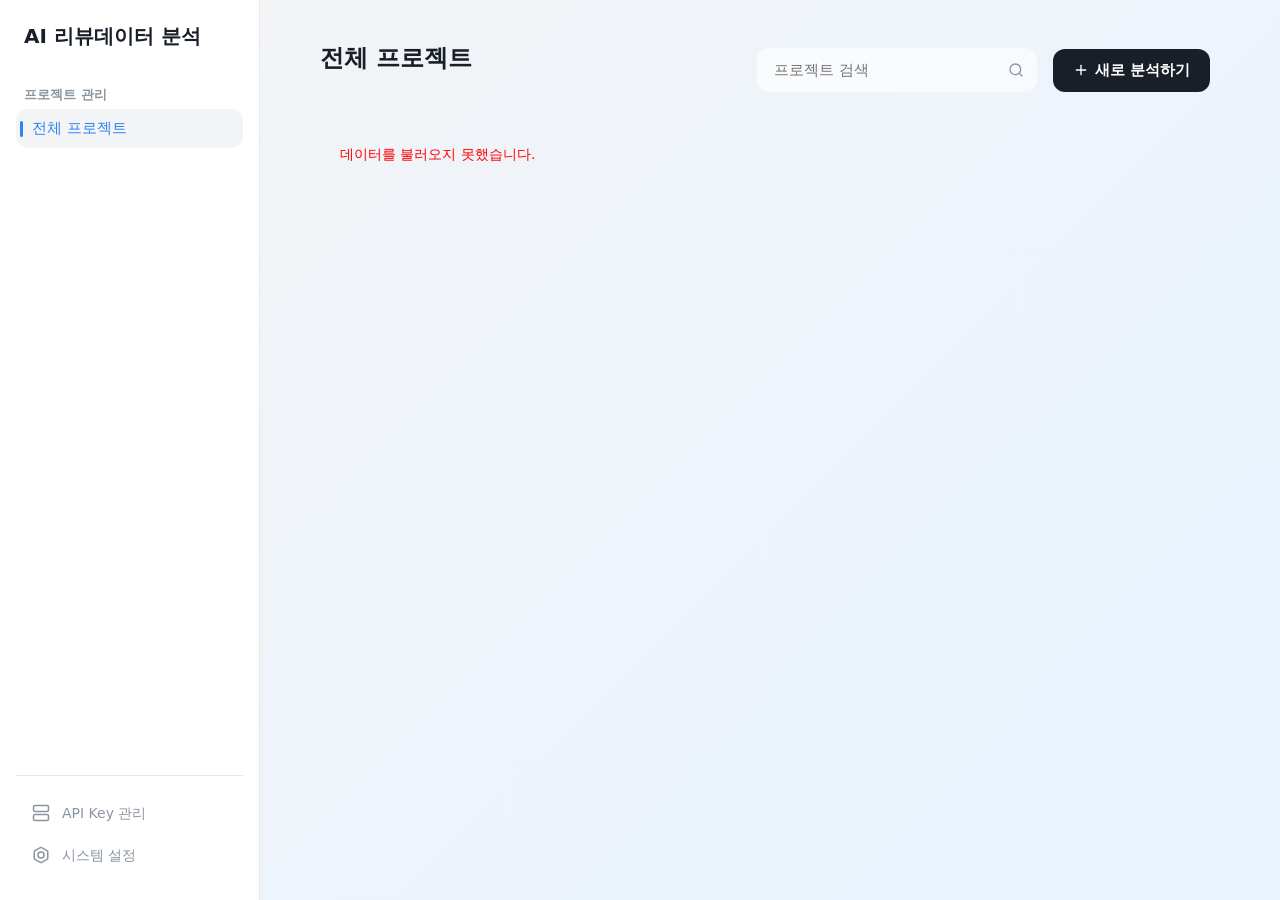
==== static/index.html @ 86db5e2f "chore: 리뷰 분석 도구 버전 관리 시작 Co-Authored-By: Claude Opus 5 <noreply@anthropic.com>" ====
<!DOCTYPE html>
<html lang="ko">
<head>
  <meta charset="UTF-8">
  <meta name="viewport" content="width=device-width, initial-scale=1.0">
  <title>AI 리뷰데이터 분석</title>
  <script>
    if (new URLSearchParams(window.location.search).get('embedded') === 'studio') {
      document.documentElement.classList.add('studio-embedded');
    }
  </script>
  <style>
    :root {
      /* Toss Light Theme Tokens */
      --color-bg-app: #F2F4F6;
      --color-bg-surface: #FFFFFF;
      --color-bg-card-img: #1A1C23; /* Dark area for project preview */
      --color-text-title: #191F28;
      --color-text-body: #333D4B;
      --color-text-sub: #8B95A1;
      --color-primary: #3182F6; /* Toss Blue */
      --color-primary-hover: #1B64DA;
      --color-border: #E5E8EB;
      --color-nav-active: #F2F4F6;
      --color-nav-hover: #FAFAFA;
      
      --radius-sm: 8px;
      --radius-md: 12px;
      --radius-lg: 16px;
      --radius-xl: 24px;
      --studio-sidebar-width: 260px;
      
      --shadow-sm: 0 2px 10px rgba(0, 0, 0, 0.04);
      --shadow-md: 0 4px 20px rgba(0, 0, 0, 0.06);
      
      --font-family: 'Pretendard Variable', 'Pretendard', -apple-system, BlinkMacSystemFont, system-ui, Roboto, 'Helvetica Neue', 'Segoe UI', 'Apple SD Gothic Neo', 'Noto Sans KR', 'Malgun Gothic', sans-serif;
    }

    * { margin: 0; padding: 0; box-sizing: border-box; }
    html.studio-embedded {
      height: 100%;
      overflow: hidden;
      background: #F2F2F4;
    }
    html.studio-embedded body {
      position: relative;
      border-radius: 16px;
      overflow: hidden;
    }
    body {
      font-family: var(--font-family);
      font-size: 14px;
      line-height: 1.5;
      background-color: var(--color-bg-app);
      color: var(--color-text-body);
      display: flex;
      height: 100vh;
      overflow: hidden;
      -webkit-font-smoothing: antialiased;
      -moz-osx-font-smoothing: grayscale;
    }

    /* Sidebar */
    .sidebar {
      width: var(--studio-sidebar-width);
      min-width: var(--studio-sidebar-width);
      max-width: var(--studio-sidebar-width);
      flex: 0 0 var(--studio-sidebar-width);
      background-color: var(--color-bg-surface);
      border-right: 1px solid var(--color-border);
      display: flex;
      flex-direction: column;
      padding: 24px 16px;
      z-index: 10;
    }
    
    .sidebar-brand {
      display: flex;
      align-items: center;
      gap: 8px;
      font-size: 20px;
      font-weight: 700;
      line-height: 1.2;
      color: var(--color-text-title);
      margin-bottom: 40px;
      padding: 0 8px;
      cursor: pointer;
    }
    
    .nav-group {
      margin-bottom: 24px;
    }
    .nav-label {
      font-size: 13px;
      font-weight: 600;
      line-height: 1;
      color: var(--color-text-sub);
      margin-bottom: 8px;
      padding: 0 8px;
    }
    
    .nav-item {
      display: flex;
      align-items: center;
      padding: 12px 16px;
      border-radius: var(--radius-md);
      color: var(--color-text-title);
      font-size: 15px;
      font-weight: 500;
      line-height: 1;
      cursor: pointer;
      transition: background-color 0.2s ease, color 0.2s ease;
      text-decoration: none;
      margin-bottom: 4px;
      position: relative;
    }
    
    .nav-item:hover { background-color: var(--color-nav-hover); }
    .nav-item.active {
      background-color: var(--color-nav-active);
      color: var(--color-primary);
      /* font-weight 변경 없음 → 레이아웃 시프트 방지 */
    }
    .nav-item.active::before {
      content: '';
      position: absolute;
      left: 4px;
      top: 50%;
      transform: translateY(-50%);
      width: 3px;
      height: 16px;
      background-color: var(--color-primary);
      border-radius: 2px;
    }

    /* Main Content */
    .main {
      flex: 1;
      display: flex;
      flex-direction: column;
      padding: 40px 60px;
      overflow-y: auto;
      scrollbar-gutter: stable;  /* 스크롤바 공간 항상 확보 */
      background: linear-gradient(135deg, #F2F4F6 0%, #E8F3FF 100%);
    }

    .header {
      display: flex;
      justify-content: space-between;
      align-items: flex-end;
      margin-bottom: 32px;
    }
    
    .header h1 {
      font-size: 24px;
      font-weight: 700;
      color: var(--color-text-title);
      margin-bottom: 16px;
    }
    
    .header-controls {
      display: flex;
      align-items: center;
      gap: 16px;
    }
    
    .search-input {
      font-family: var(--font-family);
      background-color: rgba(255, 255, 255, 0.6);
      border: 1px solid transparent;
      padding: 12px 40px 12px 16px;
      border-radius: var(--radius-md);
      font-size: 15px;
      width: 280px;
      color: var(--color-text-title);
      outline: none;
      transition: all 0.2s;
      background-image: url('data:image/svg+xml;utf8,<svg xmlns="http://www.w3.org/2000/svg" width="16" height="16" viewBox="0 0 24 24" fill="none" stroke="%238B95A1" stroke-width="2" stroke-linecap="round" stroke-linejoin="round"><circle cx="11" cy="11" r="8"></circle><line x1="21" y1="21" x2="16.65" y2="16.65"></line></svg>');
      background-repeat: no-repeat;
      background-position: calc(100% - 12px) center;
    }
    .search-input:focus {
      background-color: #FFFFFF;
      border-color: var(--color-primary);
      box-shadow: var(--shadow-sm);
    }
    
    .btn-primary {
  font-family: inherit;
      background-color: var(--color-text-title);
      color: #FFFFFF;
      border: none;
      padding: 12px 20px;
      border-radius: var(--radius-md);
      font-size: 15px;
      font-weight: 600;
      cursor: pointer;
      display: inline-flex;
      align-items: center;
      gap: 6px;
      transition: transform 0.1s, background-color 0.2s;
    }
    .btn-primary:hover { background-color: #000000; }
    .btn-primary:active { transform: scale(0.96); }

    /* Project Grid */
    .project-grid {
      display: grid;
      grid-template-columns: repeat(auto-fill, minmax(280px, 1fr));
      gap: 24px;
    }

    .project-card {
      background-color: var(--color-bg-surface);
      border-radius: var(--radius-xl);
      padding: 16px;
      box-shadow: var(--shadow-md);
      cursor: pointer;
      transition: transform 0.2s ease, box-shadow 0.2s ease;
      text-decoration: none;
      display: flex;
      flex-direction: column;
    }
    
    .project-card:hover {
      transform: translateY(-4px);
      box-shadow: 0 8px 30px rgba(0, 0, 0, 0.08);
    }
    
    .card-preview {
      background-color: var(--color-bg-card-img);
      border-radius: var(--radius-lg);
      height: 160px;
      margin-bottom: 20px;
      display: flex;
      align-items: center;
      justify-content: center;
      overflow: hidden;
      position: relative;
    }
    
    .card-preview img {
      width: 100%;
      height: 100%;
      object-fit: cover;
      opacity: 0.9;
    }
    
    .card-title {
      font-size: 18px;
      font-weight: 700;
      color: var(--color-text-title);
      margin-bottom: 6px;
      padding: 0 4px;
    }
    
    .card-meta {
      font-size: 13px;
      color: var(--color-text-sub);
      padding: 0 4px;
    }

    /* Bottom Nav */
    .sidebar-bottom {
      margin-top: auto;
      border-top: 1px solid var(--color-border);
      padding-top: 16px;
    }
    
    .bottom-item {
      display: flex;
      align-items: center;
      gap: 12px;
      padding: 12px 16px;
      font-size: 14px;
      line-height: 1;
      color: var(--color-text-sub);
      cursor: pointer;
      border-radius: var(--radius-md);
      transition: background-color 0.2s;
    }
    .bottom-item:hover { background-color: var(--color-nav-hover); color: var(--color-text-title); }

    .bottom-item { width:100%; border:0; background:transparent; text-align:left; font-family:inherit; }
    .main { scrollbar-width:thin; scrollbar-color:#c7ccd5 transparent; }
    .main::-webkit-scrollbar { width:10px; }
    .main::-webkit-scrollbar-track { background:transparent; margin:10px 3px; }
    .main::-webkit-scrollbar-thumb { background:#c7ccd5; border:3px solid transparent; background-clip:padding-box; border-radius:999px; }
    .main::-webkit-scrollbar-thumb:hover { background:#9ca5b3; border:3px solid transparent; background-clip:padding-box; }
    .studio-modal-backdrop { position:fixed; inset:0; z-index:10; display:none; align-items:center; justify-content:center; padding:20px; background:rgba(20,27,38,.34); }
    .studio-modal-backdrop.open { display:flex; }
    .studio-modal { width:min(440px,100%); background:#fff; border:1px solid var(--color-border); border-radius:16px; box-shadow:0 20px 60px rgba(20,27,38,.22); padding:22px; color:var(--color-text-title); }
    .studio-modal h2 { margin:0 0 8px; font-size:18px; }
    .studio-modal p { margin:0 0 18px; color:var(--color-text-sub); font-size:13px; line-height:1.55; }
    .studio-field { display:grid; gap:7px; margin:16px 0; font-size:13px; font-weight:600; }
    .studio-field input { width:100%; border:1px solid #d8dde5; border-radius:8px; padding:11px 12px; font:inherit; outline:none; }
    .studio-field input:focus { border-color:var(--color-primary); box-shadow:0 0 0 3px rgba(49,130,246,.12); }
    .studio-status { min-height:20px; color:var(--color-text-sub); font-size:12px; }
    .studio-modal-actions { display:flex; justify-content:flex-end; gap:8px; margin-top:18px; }
    .studio-modal button { border:0; border-radius:8px; padding:10px 13px; font:inherit; font-size:13px; font-weight:600; cursor:pointer; }
    .studio-modal .secondary { background:#f1f3f6; color:#344054; }
    .studio-modal .primary { background:var(--color-text-title); color:#fff; }
    .studio-modal .danger { margin-right:auto; background:transparent; color:#d92d20; }
  </style>
  <style>
    /* 프로젝트 홈 — 우클릭 삭제. 이 도구는 폴더를 쓰지 않는다. */
    .project-card { position: relative; }

    .home-context-menu {
      position: fixed; z-index: 150; width: 172px; padding: 5px;
      border: 1px solid #dce1e8; border-radius: 11px; background: rgba(255,255,255,.97);
      box-shadow: 0 18px 48px rgba(25,31,40,.18); transform-origin: top left;
    }
    .home-context-menu button {
      width: 100%; height: 36px; padding: 0 11px; border: 0; border-radius: 7px;
      background: transparent; color: #b33b35; font: 500 12px inherit; text-align: left; cursor: pointer;
    }
    .home-context-menu button:hover { background: #fff0ef; }

    .home-delete-backdrop {
      position: fixed; inset: 0; z-index: 130; display: grid; place-items: center; padding: 24px;
      background: rgba(24,33,48,.28); backdrop-filter: blur(8px);
    }
    .home-delete-dialog { width: min(430px, 100%); padding: 25px; border-radius: 18px; background: #fff; box-shadow: 0 26px 80px rgba(22,28,38,.24); }
    .home-delete-dialog h2 { margin: 0; color: #191f28; font-size: 18px; }
    .home-delete-dialog p { margin: 13px 0 0; color: #6b7684; font-size: 13px; line-height: 1.6; }
    .home-delete-status { min-height: 18px; margin: 10px 0 14px; color: #b33b35; font-size: 12px; }
    .home-delete-dialog footer { display: flex; justify-content: flex-end; gap: 8px; }
    .home-delete-dialog footer button { height: 36px; padding: 0 15px; border: 1px solid #d8dde4; border-radius: 9px; background: #fff; color: #4d5868; font: 500 12px inherit; cursor: pointer; }
    .home-delete-dialog footer .is-danger { border-color: #b43d37; background: #b43d37; color: #fff; }
    .home-delete-dialog footer button[disabled] { opacity: .6; cursor: default; }
  </style>
</head>
<body>

  <!-- Sidebar -->
  <aside class="sidebar">
    <div class="sidebar-brand">
      AI 리뷰데이터 분석
    </div>

    <div class="nav-group">
      <div class="nav-label">프로젝트 관리</div>
      <a href="#" class="nav-item active">전체 프로젝트</a>
    </div>

    <div class="sidebar-bottom">
      <button type="button" class="bottom-item" onclick="openApiKeyModal()">
        <svg width="18" height="18" viewBox="0 0 24 24" fill="none" stroke="currentColor" stroke-width="2"><rect x="2" y="2" width="20" height="8" rx="2" ry="2"></rect><rect x="2" y="14" width="20" height="8" rx="2" ry="2"></rect><line x1="6" y1="6" x2="6.01" y2="6"></line><line x1="6" y1="18" x2="6.01" y2="18"></line></svg>
        API Key 관리
      </button>
      <button type="button" class="bottom-item" onclick="openSystemSettings()">
        <svg width="18" height="18" viewBox="0 0 24 24" fill="none" stroke="currentColor" stroke-width="2"><path d="M21 16V8a2 2 0 0 0-1-1.73l-7-4a2 2 0 0 0-2 0l-7 4A2 2 0 0 0 3 8v8a2 2 0 0 0 1 1.73l7 4a2 2 0 0 0 2 0l7-4A2 2 0 0 0 21 16z"></path><circle cx="12" cy="12" r="4"></circle></svg>
        시스템 설정
      </button>
    </div>
  </aside>

  <!-- Main Content -->
  <main class="main">
    <div class="header">
      <div>
        <h1>전체 프로젝트</h1>
      </div>
      <div class="header-controls">
        <input type="text" class="search-input" placeholder="프로젝트 검색" id="searchInput">
        <!-- Dashboard 페이지로 이동하면서 새로운 분석 모달을 열도록 파라미터 전달 -->
        <button class="btn-primary" onclick="openNewAnalysisFromHome()">
          <svg width="16" height="16" viewBox="0 0 24 24" fill="none" stroke="currentColor" stroke-width="2" stroke-linecap="round" stroke-linejoin="round"><line x1="12" y1="5" x2="12" y2="19"></line><line x1="5" y1="12" x2="19" y2="12"></line></svg>
          새로 분석하기
        </button>
      </div>
    </div>

    <div class="project-grid" id="projectGrid">
      <!-- JS로 동적 생성됨 -->
    </div>
  </main>

  <script>
    function dashboardUrlFromHome(parameters) {
      const query = new URLSearchParams(window.location.search);
      Object.entries(parameters).forEach(([key, value]) => query.set(key, String(value)));
      return `/dashboard?${query.toString()}`;
    }

    function openNewAnalysisFromHome() {
      window.location.href = dashboardUrlFromHome({ new: 'true' });
    }

    /* ── 프로젝트 홈 ──────────────────────────────────────────────
       이 도구는 폴더를 쓰지 않는다. 목록과 삭제만 다룬다.
       우클릭 메뉴·삭제 확인·휴지통 규칙은
       게임기획 스튜디오/SHARED_PRODUCT_UI_GUIDELINE.md를 따른다. */
    let homeGames = [];
    let homeQuery = '';
    let homeMenuId = null;
    let homeMenuAt = { x: 0, y: 0 };
    let homeDeletingId = null;

    const homeGameOf = (id) => homeGames.find((game) => String(game.app_id) === String(id));

    function homeCard(game) {
      const card = document.createElement('a');
      card.className = 'project-card';
      card.href = dashboardUrlFromHome({ app_id: game.app_id });
      card.draggable = false;

      const preview = document.createElement('div');
      preview.className = 'card-preview';
      if (game.header_image) {
        const image = document.createElement('img');
        image.src = game.header_image;
        image.alt = '';
        image.onerror = function () { this.style.display = 'none'; };
        preview.appendChild(image);
      }
      const title = document.createElement('div');
      title.className = 'card-title';
      title.textContent = game.name;
      const meta = document.createElement('div');
      meta.className = 'card-meta';
      meta.textContent = 'App ID: ' + game.app_id;
      card.appendChild(preview);
      card.appendChild(title);
      card.appendChild(meta);

      // WebView2는 기본 컨텍스트 메뉴를 끄기 때문에 두 경로 모두에서 연다.
      card.addEventListener('contextmenu', (event) => {
        event.preventDefault();
        openHomeMenu(String(game.app_id), event.clientX, event.clientY);
      });
      card.addEventListener('pointerdown', (event) => {
        if (event.button !== 2) return;
        event.preventDefault();
        event.stopPropagation();
        openHomeMenu(String(game.app_id), event.clientX, event.clientY);
      });
      return card;
    }

    function renderHome() {
      const grid = document.getElementById('projectGrid');
      grid.innerHTML = '';
      const visible = homeGames.filter((game) => !homeQuery || String(game.name).toLowerCase().includes(homeQuery));
      if (visible.length === 0) {
        const empty = document.createElement('div');
        empty.style.cssText = 'color:var(--color-text-sub); padding:20px;';
        empty.textContent = homeQuery ? '검색 결과가 없습니다.' : '진행 중인 프로젝트가 없습니다.';
        grid.appendChild(empty);
      } else {
        visible.forEach((game) => grid.appendChild(homeCard(game)));
      }
      renderHomeMenu();
      renderHomeDeleteDialog();
    }

    /* ── 우클릭 메뉴 ────────────────────────────────────────────── */

    function openHomeMenu(id, x, y) {
      homeMenuId = id;
      homeMenuAt = { x, y };
      renderHomeMenu();
    }

    function closeHomeMenu() {
      if (homeMenuId === null) return;
      homeMenuId = null;
      renderHomeMenu();
    }

    function renderHomeMenu() {
      const existing = document.getElementById('homeContextMenu');
      if (existing) existing.remove();
      if (homeMenuId === null) return;

      const menu = document.createElement('div');
      menu.id = 'homeContextMenu';
      menu.className = 'home-context-menu';
      menu.style.left = homeMenuAt.x + 'px';
      menu.style.top = homeMenuAt.y + 'px';
      menu.addEventListener('pointerdown', (event) => event.stopPropagation());

      const remove = document.createElement('button');
      remove.type = 'button';
      remove.textContent = '프로젝트 삭제';
      remove.addEventListener('click', () => {
        homeDeletingId = homeMenuId;
        homeMenuId = null;
        renderHomeMenu();
        renderHomeDeleteDialog();
      });
      menu.appendChild(remove);
      document.body.appendChild(menu);

      // 메뉴를 연 그 이벤트가 곧바로 닫지 않도록 다음 차례에 등록한다.
      window.setTimeout(() => {
        if (homeMenuId === null) return;
        window.addEventListener('pointerdown', closeHomeMenu, { once: true });
      }, 0);
    }

    /* ── 삭제 ───────────────────────────────────────────────────── */

    function renderHomeDeleteDialog() {
      const existing = document.getElementById('homeDeleteBackdrop');
      if (existing) existing.remove();
      if (homeDeletingId === null) return;
      const game = homeGameOf(homeDeletingId);

      const backdrop = document.createElement('div');
      backdrop.id = 'homeDeleteBackdrop';
      backdrop.className = 'home-delete-backdrop';
      const dialog = document.createElement('section');
      dialog.className = 'home-delete-dialog';
      dialog.setAttribute('role', 'alertdialog');
      dialog.setAttribute('aria-modal', 'true');

      const heading = document.createElement('h2');
      heading.textContent = '‘' + (game ? game.name : homeDeletingId) + '’ 프로젝트를 삭제할까요?';
      const note = document.createElement('p');
      note.textContent = '프로젝트 폴더는 AI 리뷰데이터 분석 휴지통으로 옮겨지므로 직접 복구할 수 있습니다.';
      const status = document.createElement('div');
      status.className = 'home-delete-status';

      const footer = document.createElement('footer');
      const cancel = document.createElement('button');
      cancel.type = 'button';
      cancel.textContent = '취소';
      cancel.addEventListener('click', () => { homeDeletingId = null; renderHomeDeleteDialog(); });
      const confirm = document.createElement('button');
      confirm.type = 'button';
      confirm.className = 'is-danger';
      confirm.textContent = '삭제';
      confirm.addEventListener('click', async () => {
        confirm.disabled = true;
        status.textContent = '삭제하는 중입니다...';
        const id = homeDeletingId;
        let response;
        // 서버가 꺼져 있으면 여기서 예외가 난다. 감싸지 않으면 삭제가 아무 표시 없이 사라진다.
        try { response = await fetch('/api/games/' + encodeURIComponent(id), { method: 'DELETE' }); }
        catch (e) { status.textContent = '분석 서버에 연결하지 못해 삭제하지 못했습니다.'; confirm.disabled = false; return; }
        if (!response.ok) {
          const value = await response.json().catch(() => ({}));
          status.textContent = value.detail || '프로젝트를 삭제하지 못했습니다.';
          confirm.disabled = false;
          return;
        }
        homeGames = homeGames.filter((game) => String(game.app_id) !== String(id));
        homeDeletingId = null;
        renderHome();
      });
      footer.appendChild(cancel);
      footer.appendChild(confirm);

      dialog.appendChild(heading);
      dialog.appendChild(note);
      dialog.appendChild(status);
      dialog.appendChild(footer);
      backdrop.appendChild(dialog);
      document.body.appendChild(backdrop);
    }

    /* ── 마우스 사이드 버튼 ─────────────────────────────────────── */

    // 뒤로는 열려 있는 겹침 화면을 먼저 닫는다. 닫을 것이 없으면 브라우저 기본 이동에 맡긴다.
    window.addEventListener('mouseup', (event) => {
      if (event.button !== 3) return;
      if (homeMenuId !== null) { event.preventDefault(); closeHomeMenu(); return; }
      if (homeDeletingId !== null) { event.preventDefault(); homeDeletingId = null; renderHomeDeleteDialog(); }
    });

    /* ── 불러오기 ───────────────────────────────────────────────── */

    async function loadGames() {
      const grid = document.getElementById('projectGrid');
      grid.innerHTML = '<div style="color:var(--color-text-sub); padding:20px;">프로젝트를 불러오는 중입니다...</div>';
      try {
        const response = await fetch('/api/games');
        if (!response.ok) throw new Error('목록을 불러오지 못했습니다.');
        const data = await response.json();
        homeGames = data.games || [];
        renderHome();
      } catch (e) {
        grid.innerHTML = '<div style="color:red; padding:20px;">데이터를 불러오지 못했습니다.</div>';
      }
    }

    document.getElementById('searchInput').addEventListener('input', function (event) {
      homeQuery = event.target.value.toLowerCase();
      renderHome();
    });

    document.addEventListener('DOMContentLoaded', loadGames);
    const STUDIO_TOOL_CHANNEL = 'gds:tool';
    const STUDIO_EMBEDDED = new URLSearchParams(window.location.search).get('embedded') === 'studio';
    function studioRequest(type, extra = {}) {
      if (!STUDIO_EMBEDDED || window.parent === window) {
        setStudioStatus('게임기획 스튜디오에서만 안전한 키 관리가 가능합니다.');
        return false;
      }
      const requestId = `review-${Date.now()}-${Math.random().toString(16).slice(2)}`;
      window.parent.postMessage({ channel: STUDIO_TOOL_CHANNEL, type, requestId, monthlyLimit: 10, ...extra }, '*');
      return true;
    }
    function setStudioStatus(message) { document.getElementById('apiKeyStatus').textContent = message; }
    function closeStudioModal(id) { document.getElementById(id).classList.remove('open'); }
    function closeStudioModalOnBackdrop(event, id) {
      if (event.target === event.currentTarget) closeStudioModal(id);
    }
    function openApiKeyModal() {
      document.getElementById('apiKeyModal').classList.add('open');
      setStudioStatus(STUDIO_EMBEDDED ? '저장 상태를 확인하는 중입니다.' : '게임기획 스튜디오에서 안전하게 관리됩니다.');
      if (STUDIO_EMBEDDED) studioRequest('ai:keyStatus');
    }
    function saveApiKey() {
      const input = document.getElementById('apiKeyInput');
      const key = input.value.trim();
      if (!key) return setStudioStatus('키를 입력해 주세요.');
      if (studioRequest('ai:keySave', { key })) { input.value = ''; setStudioStatus('안전하게 저장하는 중입니다.'); }
    }
    function openSystemSettings() { document.getElementById('systemSettingsModal').classList.add('open'); }
    window.addEventListener('message', (event) => {
      if (!STUDIO_EMBEDDED || event.source !== window.parent) return;
      const message = event.data || {};
      if (message.channel !== STUDIO_TOOL_CHANNEL) return;
      if (message.type === 'ai:keyStatus') setStudioStatus(message.configured ? 'Windows 자격 증명 관리자에 저장됨' : '저장된 키가 없습니다.');
      if (message.type === 'ai:error') setStudioStatus(message.message || '키 관리 중 오류가 발생했습니다.');
    });
  </script>
  <div class="studio-modal-backdrop" id="apiKeyModal" role="dialog" aria-modal="true" aria-labelledby="apiKeyTitle" onclick="closeStudioModalOnBackdrop(event, 'apiKeyModal')">
    <div class="studio-modal"><h2 id="apiKeyTitle">API Key 관리</h2><p>한 번 연결하면 프로그램을 다시 열어도 계속 사용합니다. 키는 브라우저나 프로젝트 파일에 저장하지 않습니다.</p><label class="studio-field">OpenRouter API Key<input id="apiKeyInput" type="password" autocomplete="off" spellcheck="false" placeholder="sk-or-…"></label><div class="studio-status" id="apiKeyStatus"></div><div class="studio-modal-actions"><button type="button" class="secondary" onclick="closeStudioModal('apiKeyModal')">닫기</button><button type="button" class="primary" onclick="saveApiKey()">연결</button></div></div>
  </div>
  <div class="studio-modal-backdrop" id="systemSettingsModal" role="dialog" aria-modal="true" aria-labelledby="systemSettingsTitle" onclick="closeStudioModalOnBackdrop(event, 'systemSettingsModal')">
    <div class="studio-modal"><h2 id="systemSettingsTitle">시스템 설정</h2><p>현재 분석 화면은 게임기획 스튜디오의 밝은 화면 밀도와 스크롤 규칙을 따릅니다.</p><div class="studio-modal-actions"><button type="button" class="primary" onclick="closeStudioModal('systemSettingsModal')">확인</button></div></div>
  </div>
</body>
</html>
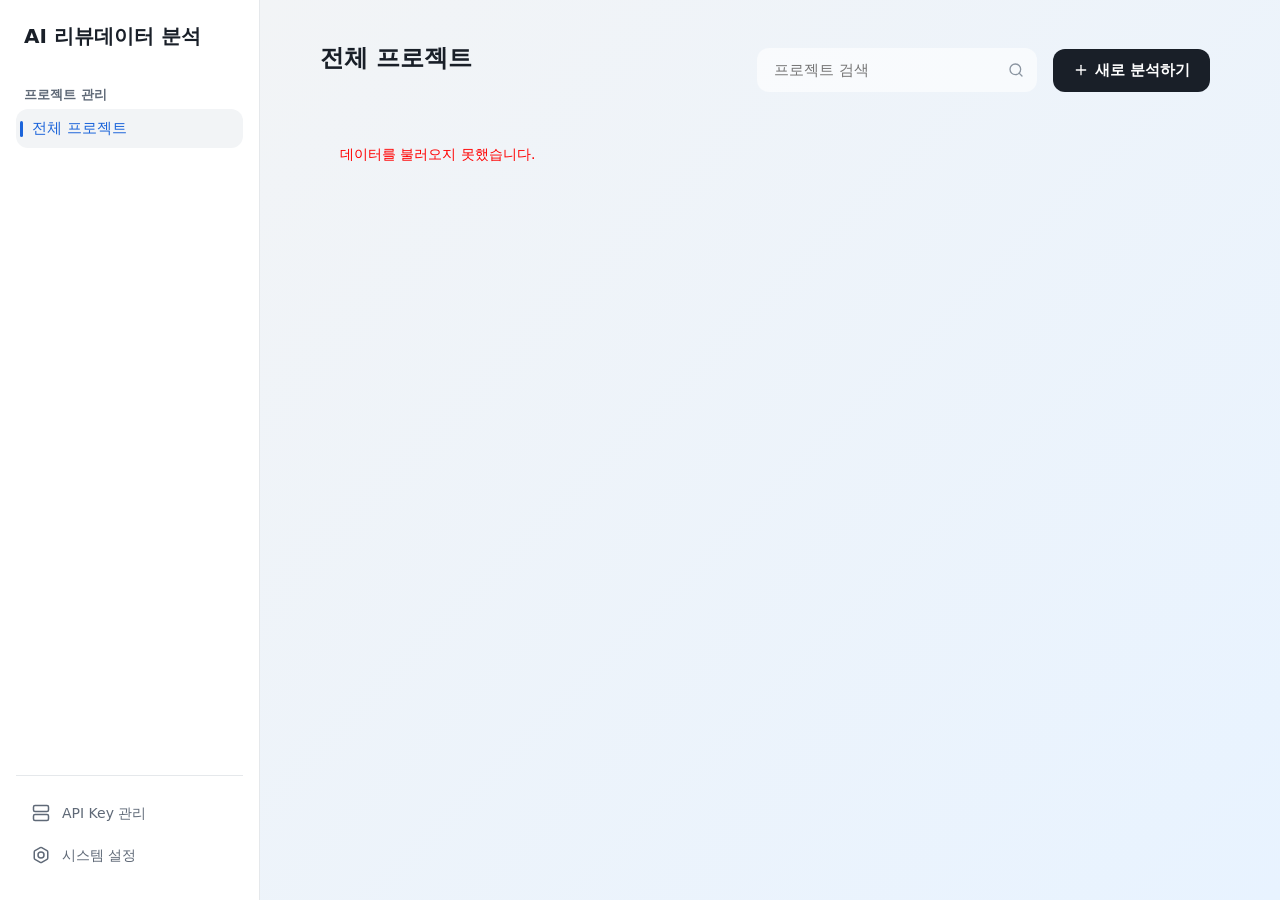
==== commit e6f0cb8b: "feat: free/paid model split, language scope, live progress, anti-slop pass - Run window: choose 한국어만" ====
--- a/static/index.html
+++ b/static/index.html
@@ -17,8 +17,8 @@
       --color-bg-card-img: #1A1C23; /* Dark area for project preview */
       --color-text-title: #191F28;
       --color-text-body: #333D4B;
-      --color-text-sub: #8B95A1;
-      --color-primary: #3182F6; /* Toss Blue */
+      --color-text-sub: #5F6977;
+      --color-primary: #1B64DA;
       --color-primary-hover: #1B64DA;
       --color-border: #E5E8EB;
       --color-nav-active: #F2F4F6;
@@ -289,7 +289,7 @@
     .main::-webkit-scrollbar-thumb:hover { background:#9ca5b3; border:3px solid transparent; background-clip:padding-box; }
     .studio-modal-backdrop { position:fixed; inset:0; z-index:10; display:none; align-items:center; justify-content:center; padding:20px; background:rgba(20,27,38,.34); }
     .studio-modal-backdrop.open { display:flex; }
-    .studio-modal { width:min(440px,100%); background:#fff; border:1px solid var(--color-border); border-radius:16px; box-shadow:0 20px 60px rgba(20,27,38,.22); padding:22px; color:var(--color-text-title); }
+    .studio-modal { width:min(440px,100%); background:#fff; border:0; border-radius:16px; box-shadow:0 12px 32px rgba(20,27,38,.18); padding:22px; color:var(--color-text-title); }
     .studio-modal h2 { margin:0 0 8px; font-size:18px; }
     .studio-modal p { margin:0 0 18px; color:var(--color-text-sub); font-size:13px; line-height:1.55; }
     .studio-field { display:grid; gap:7px; margin:16px 0; font-size:13px; font-weight:600; }
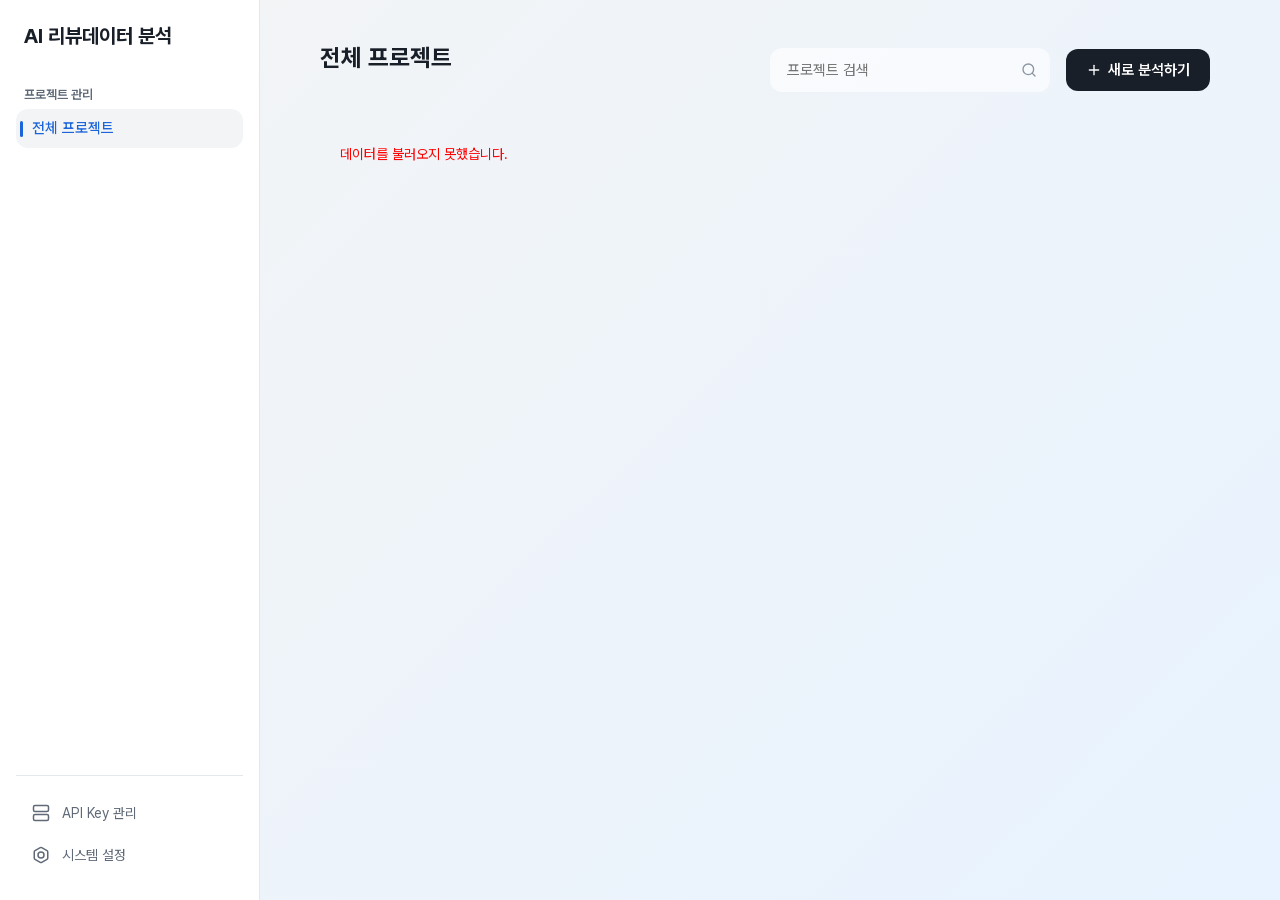
==== commit cce13218: "Use the bundled Pretendard font Co-Authored-By: Claude Opus 5.5 <noreply@anthropic.com>" ====
--- a/static/index.html
+++ b/static/index.html
@@ -33,7 +33,7 @@
       --shadow-sm: 0 2px 10px rgba(0, 0, 0, 0.04);
       --shadow-md: 0 4px 20px rgba(0, 0, 0, 0.06);
       
-      --font-family: 'Pretendard Variable', 'Pretendard', -apple-system, BlinkMacSystemFont, system-ui, Roboto, 'Helvetica Neue', 'Segoe UI', 'Apple SD Gothic Neo', 'Noto Sans KR', 'Malgun Gothic', sans-serif;
+      --font-family: 'Pretendard Variable', Pretendard, -apple-system, BlinkMacSystemFont, system-ui, Roboto, 'Helvetica Neue', 'Segoe UI', 'Apple SD Gothic Neo', 'Noto Sans KR', 'Malgun Gothic', sans-serif;
     }
 
     * { margin: 0; padding: 0; box-sizing: border-box; }
@@ -330,6 +330,17 @@
     .home-delete-dialog footer .is-danger { border-color: #b43d37; background: #b43d37; color: #fff; }
     .home-delete-dialog footer button[disabled] { opacity: .6; cursor: default; }
   </style>
+<style>
+/* 공용 글꼴. 설치된 Pretendard가 있으면 그걸 쓰고, 없으면 스튜디오에 넣어 둔 파일을 쓴다(SIL OFL 1.1). */
+@font-face {
+  font-family: 'Pretendard Variable';
+  font-weight: 45 920;
+  font-style: normal;
+  font-display: swap;
+  src: local('Pretendard Variable'), url('/static/fonts/PretendardVariable.woff2') format('woff2-variations'), url('/static/fonts/PretendardVariable.woff2') format('woff2');
+}
+
+</style>
 </head>
 <body>
 
@@ -634,5 +645,6 @@
   <div class="studio-modal-backdrop" id="systemSettingsModal" role="dialog" aria-modal="true" aria-labelledby="systemSettingsTitle" onclick="closeStudioModalOnBackdrop(event, 'systemSettingsModal')">
     <div class="studio-modal"><h2 id="systemSettingsTitle">시스템 설정</h2><p>현재 분석 화면은 게임기획 스튜디오의 밝은 화면 밀도와 스크롤 규칙을 따릅니다.</p><div class="studio-modal-actions"><button type="button" class="primary" onclick="closeStudioModal('systemSettingsModal')">확인</button></div></div>
   </div>
+<script src="/static/studio-nav.js"></script>
 </body>
 </html>
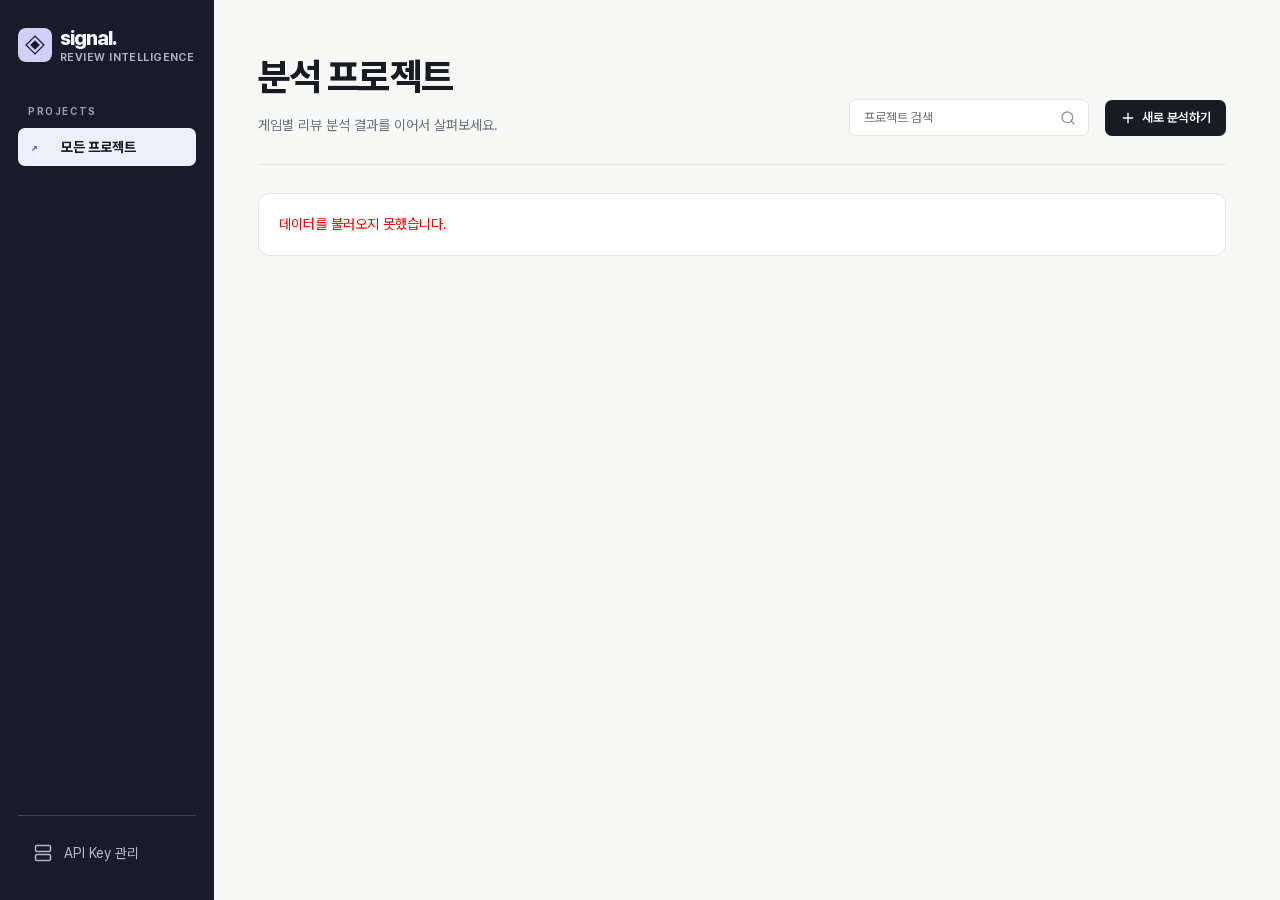
==== commit c4427c4f: "Snapshot: Signal direction work in progress (2026-10-01) Saved as-is before rolling the shell back t" ====
--- a/static/index.html
+++ b/static/index.html
@@ -3,7 +3,7 @@
 <head>
   <meta charset="UTF-8">
   <meta name="viewport" content="width=device-width, initial-scale=1.0">
-  <title>AI 리뷰데이터 분석</title>
+  <title>Signal — 분석 프로젝트</title>
   <script>
     if (new URLSearchParams(window.location.search).get('embedded') === 'studio') {
       document.documentElement.classList.add('studio-embedded');
@@ -11,24 +11,24 @@
   </script>
   <style>
     :root {
-      /* Toss Light Theme Tokens */
-      --color-bg-app: #F2F4F6;
+      /* Signal product tokens */
+      --color-bg-app: #F7F7F5;
       --color-bg-surface: #FFFFFF;
       --color-bg-card-img: #1A1C23; /* Dark area for project preview */
-      --color-text-title: #191F28;
-      --color-text-body: #333D4B;
-      --color-text-sub: #5F6977;
-      --color-primary: #1B64DA;
-      --color-primary-hover: #1B64DA;
-      --color-border: #E5E8EB;
-      --color-nav-active: #F2F4F6;
-      --color-nav-hover: #FAFAFA;
+      --color-text-title: #191B23;
+      --color-text-body: #414957;
+      --color-text-sub: #69717E;
+      --color-primary: #554BD2;
+      --color-primary-hover: #4339BA;
+      --color-border: #E2E4E7;
+      --color-nav-active: #EEEFFA;
+      --color-nav-hover: #292C3F;
       
       --radius-sm: 8px;
-      --radius-md: 12px;
-      --radius-lg: 16px;
-      --radius-xl: 24px;
-      --studio-sidebar-width: 260px;
+      --radius-md: 7px;
+      --radius-lg: 9px;
+      --radius-xl: 11px;
+      --studio-sidebar-width: 214px;
       
       --shadow-sm: 0 2px 10px rgba(0, 0, 0, 0.04);
       --shadow-md: 0 4px 20px rgba(0, 0, 0, 0.06);
@@ -66,11 +66,11 @@
       min-width: var(--studio-sidebar-width);
       max-width: var(--studio-sidebar-width);
       flex: 0 0 var(--studio-sidebar-width);
-      background-color: var(--color-bg-surface);
-      border-right: 1px solid var(--color-border);
+      background-color: #191B2A;
+      border-right: 0;
       display: flex;
       flex-direction: column;
-      padding: 24px 16px;
+      padding: 26px 18px;
       z-index: 10;
     }
     
@@ -79,83 +79,84 @@
       align-items: center;
       gap: 8px;
       font-size: 20px;
+      font-weight: 800;
+      line-height: 1.2;
+      color: #F7F7FC;
+      margin-bottom: 42px;
+      font-size:20px;
+      letter-spacing:-.05em;
+      text-decoration:none;
+    }
+    .brand-mark { display:grid; place-items:center; width:34px; height:34px; border-radius:8px; color:#1B1C2D; background:#D2CFFA; flex:none; }
+    .brand-mark svg { width:22px; height:22px; }
+    .brand-name small { display:block; margin-top:2px; color:#AEB2C5; font-size:11px; font-weight:650; letter-spacing:.04em; line-height:1.1; }
+    
+    .nav-group {
+      margin-bottom: 22px;
+    }
+    .nav-label {
+      font-size: 10px;
       font-weight: 700;
-      line-height: 1.2;
-      color: var(--color-text-title);
-      margin-bottom: 40px;
-      padding: 0 8px;
-      cursor: pointer;
-    }
-    
-    .nav-group {
-      margin-bottom: 24px;
-    }
-    .nav-label {
-      font-size: 13px;
-      font-weight: 600;
       line-height: 1;
-      color: var(--color-text-sub);
-      margin-bottom: 8px;
-      padding: 0 8px;
+      color: #969CB3;
+      letter-spacing:.16em;
+      margin-bottom: 12px;
+      padding: 0 10px;
     }
     
     .nav-item {
       display: flex;
       align-items: center;
-      padding: 12px 16px;
+      padding: 12px 13px;
       border-radius: var(--radius-md);
-      color: var(--color-text-title);
-      font-size: 15px;
+      color: #CACDDB;
+      font-size: 14px;
       font-weight: 500;
       line-height: 1;
       cursor: pointer;
       transition: background-color 0.2s ease, color 0.2s ease;
       text-decoration: none;
-      margin-bottom: 4px;
+      margin-bottom: 3px;
       position: relative;
     }
     
     .nav-item:hover { background-color: var(--color-nav-hover); }
     .nav-item.active {
       background-color: var(--color-nav-active);
-      color: var(--color-primary);
-      /* font-weight 변경 없음 → 레이아웃 시프트 방지 */
-    }
-    .nav-item.active::before {
-      content: '';
-      position: absolute;
-      left: 4px;
-      top: 50%;
-      transform: translateY(-50%);
-      width: 3px;
-      height: 16px;
-      background-color: var(--color-primary);
-      border-radius: 2px;
-    }
+      color: #191B2A;
+      font-weight:700;
+    }
+    .nav-index { display:inline-block; min-width:20px; margin-right:10px; color:#888EA5; font:600 11px ui-monospace,monospace; }
+    .nav-item.active .nav-index { color:#554BD2; }
 
     /* Main Content */
     .main {
       flex: 1;
       display: flex;
       flex-direction: column;
-      padding: 40px 60px;
+      padding: 48px 44px;
       overflow-y: auto;
       scrollbar-gutter: stable;  /* 스크롤바 공간 항상 확보 */
-      background: linear-gradient(135deg, #F2F4F6 0%, #E8F3FF 100%);
+      background: var(--color-bg-app);
     }
 
     .header {
       display: flex;
       justify-content: space-between;
       align-items: flex-end;
-      margin-bottom: 32px;
-    }
+      margin-bottom: 28px;
+      padding-bottom:28px;
+      border-bottom:1px solid var(--color-border);
+    }
+    .page-kicker { margin-bottom:12px; color:var(--color-primary); font-size:11px; font-weight:800; letter-spacing:.16em; }
+    .header-lead { margin-top:10px; color:var(--color-text-sub); font-size:14px; }
     
     .header h1 {
-      font-size: 24px;
-      font-weight: 700;
+      font-size: 38px;
+      font-weight: 750;
       color: var(--color-text-title);
-      margin-bottom: 16px;
+      margin-bottom: 0;
+      letter-spacing:-.05em;
     }
     
     .header-controls {
@@ -166,12 +167,12 @@
     
     .search-input {
       font-family: var(--font-family);
-      background-color: rgba(255, 255, 255, 0.6);
-      border: 1px solid transparent;
-      padding: 12px 40px 12px 16px;
+      background-color: #fff;
+      border: 1px solid var(--color-border);
+      padding: 10px 40px 10px 14px;
       border-radius: var(--radius-md);
-      font-size: 15px;
-      width: 280px;
+      font-size: 13px;
+      width: 240px;
       color: var(--color-text-title);
       outline: none;
       transition: all 0.2s;
@@ -182,7 +183,7 @@
     .search-input:focus {
       background-color: #FFFFFF;
       border-color: var(--color-primary);
-      box-shadow: var(--shadow-sm);
+      box-shadow:0 0 0 3px rgba(85,75,210,.10);
     }
     
     .btn-primary {
@@ -190,9 +191,9 @@
       background-color: var(--color-text-title);
       color: #FFFFFF;
       border: none;
-      padding: 12px 20px;
+      padding: 10px 15px;
       border-radius: var(--radius-md);
-      font-size: 15px;
+      font-size: 13px;
       font-weight: 600;
       cursor: pointer;
       display: inline-flex;
@@ -204,34 +205,33 @@
     .btn-primary:active { transform: scale(0.96); }
 
     /* Project Grid */
-    .project-grid {
-      display: grid;
-      grid-template-columns: repeat(auto-fill, minmax(280px, 1fr));
-      gap: 24px;
-    }
+    .project-grid { display:grid; gap:0; background:#fff; border:1px solid var(--color-border); border-radius:var(--radius-xl); overflow:hidden; }
 
     .project-card {
       background-color: var(--color-bg-surface);
-      border-radius: var(--radius-xl);
-      padding: 16px;
-      box-shadow: var(--shadow-md);
+      border-radius:0;
+      padding:16px 20px;
+      border-bottom:1px solid var(--color-border);
+      box-shadow:none;
       cursor: pointer;
-      transition: transform 0.2s ease, box-shadow 0.2s ease;
+      transition: background-color .15s ease;
       text-decoration: none;
-      display: flex;
-      flex-direction: column;
-    }
+      display:grid;
+      grid-template-columns:120px minmax(0,1fr) auto;
+      gap:20px;
+      align-items:center;
+    }
+    .project-card:last-child { border-bottom:0; }
     
     .project-card:hover {
-      transform: translateY(-4px);
-      box-shadow: 0 8px 30px rgba(0, 0, 0, 0.08);
+      background:#F9F9FB;
     }
     
     .card-preview {
       background-color: var(--color-bg-card-img);
       border-radius: var(--radius-lg);
-      height: 160px;
-      margin-bottom: 20px;
+      height: 66px;
+      margin-bottom: 0;
       display: flex;
       align-items: center;
       justify-content: center;
@@ -243,27 +243,29 @@
       width: 100%;
       height: 100%;
       object-fit: cover;
-      opacity: 0.9;
+      opacity: 1;
     }
     
     .card-title {
-      font-size: 18px;
+      font-size: 17px;
       font-weight: 700;
       color: var(--color-text-title);
       margin-bottom: 6px;
-      padding: 0 4px;
+      padding:0;
     }
     
     .card-meta {
       font-size: 13px;
       color: var(--color-text-sub);
-      padding: 0 4px;
-    }
+      padding:0;
+    }
+    .card-info { min-width:0; }
+    .card-arrow { color:var(--color-primary); font-size:20px; font-weight:600; }
 
     /* Bottom Nav */
     .sidebar-bottom {
       margin-top: auto;
-      border-top: 1px solid var(--color-border);
+      border-top: 1px solid #414459;
       padding-top: 16px;
     }
     
@@ -274,12 +276,12 @@
       padding: 12px 16px;
       font-size: 14px;
       line-height: 1;
-      color: var(--color-text-sub);
+      color: #B4B8CB;
       cursor: pointer;
       border-radius: var(--radius-md);
       transition: background-color 0.2s;
     }
-    .bottom-item:hover { background-color: var(--color-nav-hover); color: var(--color-text-title); }
+    .bottom-item:hover { background-color: var(--color-nav-hover); color:#fff; }
 
     .bottom-item { width:100%; border:0; background:transparent; text-align:left; font-family:inherit; }
     .main { scrollbar-width:thin; scrollbar-color:#c7ccd5 transparent; }
@@ -301,6 +303,29 @@
     .studio-modal .secondary { background:#f1f3f6; color:#344054; }
     .studio-modal .primary { background:var(--color-text-title); color:#fff; }
     .studio-modal .danger { margin-right:auto; background:transparent; color:#d92d20; }
+    @media (max-width:760px) {
+      body { flex-direction:column; }
+      .sidebar { width:100%; min-width:0; max-width:none; height:48px; flex:0 0 48px; flex-direction:row; align-items:center; padding:7px 12px; gap:12px; }
+      .sidebar-brand { margin:0; font-size:15px; }
+      .brand-mark { width:27px; height:27px; border-radius:6px; }
+      .brand-mark svg { width:18px; height:18px; }
+      .brand-name small { display:none; }
+      .nav-group { margin:0; }
+      .nav-label, .nav-index { display:none; }
+      .nav-item { margin:0; padding:7px 9px; font-size:13px; }
+      .sidebar-bottom { margin:0 0 0 auto; padding:0; border:0; }
+      .bottom-item { width:30px; height:30px; justify-content:center; padding:5px; font-size:0; }
+      .bottom-item svg { flex:none; }
+      .main { padding:26px 16px; }
+      .header { align-items:flex-start; flex-direction:column; gap:20px; padding-bottom:22px; }
+      .header h1 { font-size:29px; }
+      .header-controls { width:100%; gap:8px; }
+      .search-input { flex:1; min-width:0; width:auto; }
+      .btn-primary { flex:none; }
+      .project-card { grid-template-columns:86px minmax(0,1fr) auto; gap:12px; padding:12px; }
+      .card-preview { height:55px; }
+      .card-title { font-size:15px; }
+    }
   </style>
   <style>
     /* 프로젝트 홈 — 우클릭 삭제. 이 도구는 폴더를 쓰지 않는다. */
@@ -344,15 +369,13 @@
 </head>
 <body>
 
-  <!-- Sidebar -->
+  <!-- Signal navigation -->
   <aside class="sidebar">
-    <div class="sidebar-brand">
-      AI 리뷰데이터 분석
-    </div>
+    <a href="/" class="sidebar-brand" aria-label="전체 프로젝트"><span class="brand-mark" aria-hidden="true"><svg viewBox="0 0 32 32" fill="none"><path d="M16 3 29 16 16 29 3 16 16 3Z" stroke="currentColor" stroke-width="1.8"/><path d="M16 9 23 16 16 23 9 16 16 9Z" fill="currentColor"/></svg></span><span class="brand-name">signal.<small>REVIEW INTELLIGENCE</small></span></a>
 
     <div class="nav-group">
-      <div class="nav-label">프로젝트 관리</div>
-      <a href="#" class="nav-item active">전체 프로젝트</a>
+      <div class="nav-label">PROJECTS</div>
+      <a href="#" class="nav-item active"><span class="nav-index" aria-hidden="true">↗</span>모든 프로젝트</a>
     </div>
 
     <div class="sidebar-bottom">
@@ -360,10 +383,6 @@
         <svg width="18" height="18" viewBox="0 0 24 24" fill="none" stroke="currentColor" stroke-width="2"><rect x="2" y="2" width="20" height="8" rx="2" ry="2"></rect><rect x="2" y="14" width="20" height="8" rx="2" ry="2"></rect><line x1="6" y1="6" x2="6.01" y2="6"></line><line x1="6" y1="18" x2="6.01" y2="18"></line></svg>
         API Key 관리
       </button>
-      <button type="button" class="bottom-item" onclick="openSystemSettings()">
-        <svg width="18" height="18" viewBox="0 0 24 24" fill="none" stroke="currentColor" stroke-width="2"><path d="M21 16V8a2 2 0 0 0-1-1.73l-7-4a2 2 0 0 0-2 0l-7 4A2 2 0 0 0 3 8v8a2 2 0 0 0 1 1.73l7 4a2 2 0 0 0 2 0l7-4A2 2 0 0 0 21 16z"></path><circle cx="12" cy="12" r="4"></circle></svg>
-        시스템 설정
-      </button>
     </div>
   </aside>
 
@@ -371,7 +390,8 @@
   <main class="main">
     <div class="header">
       <div>
-        <h1>전체 프로젝트</h1>
+        <h1>분석 프로젝트</h1>
+        <p class="header-lead">게임별 리뷰 분석 결과를 이어서 살펴보세요.</p>
       </div>
       <div class="header-controls">
         <input type="text" class="search-input" placeholder="프로젝트 검색" id="searchInput">
@@ -432,9 +452,17 @@
       const meta = document.createElement('div');
       meta.className = 'card-meta';
       meta.textContent = 'App ID: ' + game.app_id;
+      const info = document.createElement('div');
+      info.className = 'card-info';
+      info.appendChild(title);
+      info.appendChild(meta);
+      const arrow = document.createElement('span');
+      arrow.className = 'card-arrow';
+      arrow.setAttribute('aria-hidden', 'true');
+      arrow.textContent = '↗';
       card.appendChild(preview);
-      card.appendChild(title);
-      card.appendChild(meta);
+      card.appendChild(info);
+      card.appendChild(arrow);
 
       // WebView2는 기본 컨텍스트 메뉴를 끄기 때문에 두 경로 모두에서 연다.
       card.addEventListener('contextmenu', (event) => {
@@ -630,7 +658,6 @@
       if (!key) return setStudioStatus('키를 입력해 주세요.');
       if (studioRequest('ai:keySave', { key })) { input.value = ''; setStudioStatus('안전하게 저장하는 중입니다.'); }
     }
-    function openSystemSettings() { document.getElementById('systemSettingsModal').classList.add('open'); }
     window.addEventListener('message', (event) => {
       if (!STUDIO_EMBEDDED || event.source !== window.parent) return;
       const message = event.data || {};
@@ -642,9 +669,6 @@
   <div class="studio-modal-backdrop" id="apiKeyModal" role="dialog" aria-modal="true" aria-labelledby="apiKeyTitle" onclick="closeStudioModalOnBackdrop(event, 'apiKeyModal')">
     <div class="studio-modal"><h2 id="apiKeyTitle">API Key 관리</h2><p>한 번 연결하면 프로그램을 다시 열어도 계속 사용합니다. 키는 브라우저나 프로젝트 파일에 저장하지 않습니다.</p><label class="studio-field">OpenRouter API Key<input id="apiKeyInput" type="password" autocomplete="off" spellcheck="false" placeholder="sk-or-…"></label><div class="studio-status" id="apiKeyStatus"></div><div class="studio-modal-actions"><button type="button" class="secondary" onclick="closeStudioModal('apiKeyModal')">닫기</button><button type="button" class="primary" onclick="saveApiKey()">연결</button></div></div>
   </div>
-  <div class="studio-modal-backdrop" id="systemSettingsModal" role="dialog" aria-modal="true" aria-labelledby="systemSettingsTitle" onclick="closeStudioModalOnBackdrop(event, 'systemSettingsModal')">
-    <div class="studio-modal"><h2 id="systemSettingsTitle">시스템 설정</h2><p>현재 분석 화면은 게임기획 스튜디오의 밝은 화면 밀도와 스크롤 규칙을 따릅니다.</p><div class="studio-modal-actions"><button type="button" class="primary" onclick="closeStudioModal('systemSettingsModal')">확인</button></div></div>
-  </div>
 <script src="/static/studio-nav.js"></script>
 </body>
 </html>
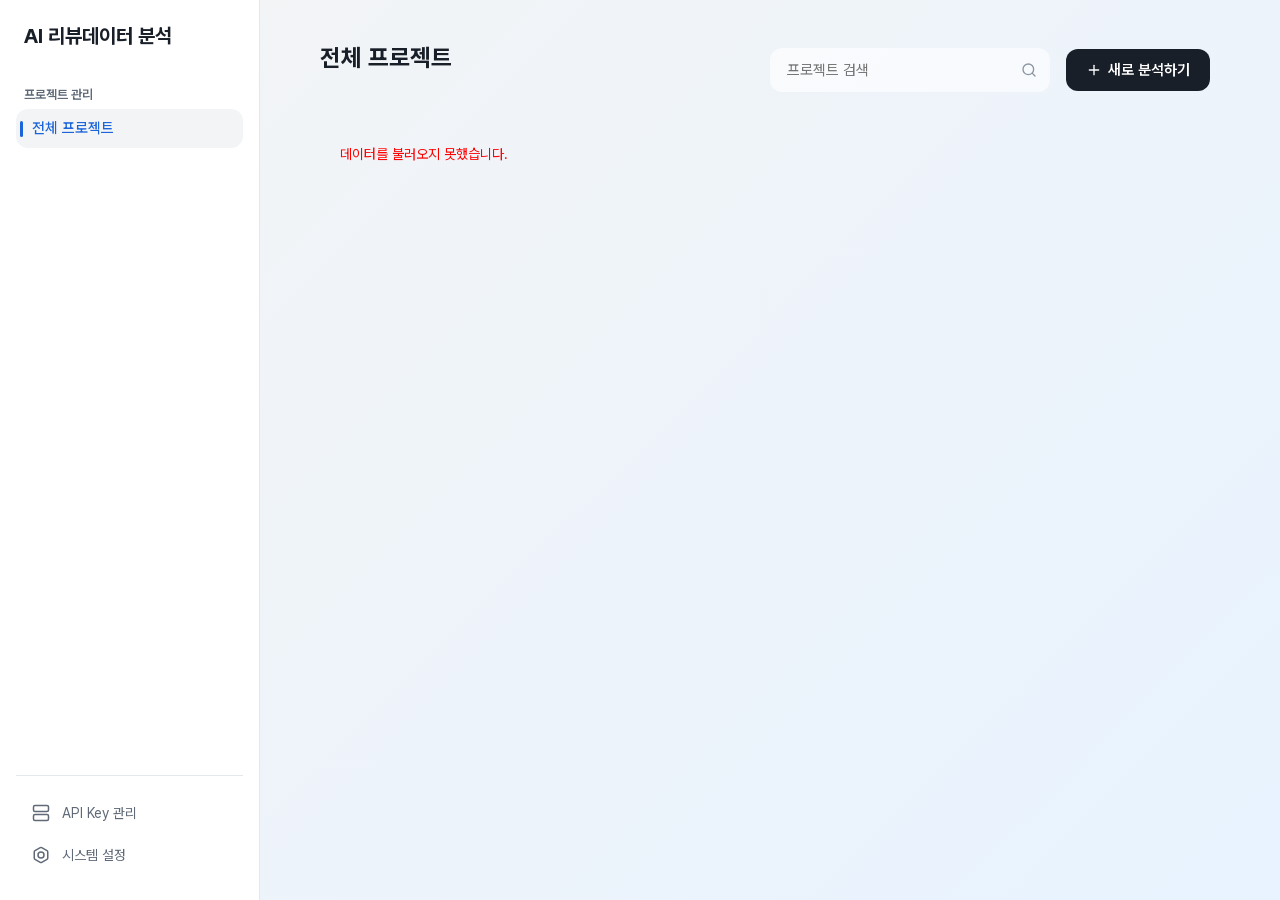
==== commit ca2896d4: "Make every screen readable at a glance and expose the analysis funnel Dashboard - Trend chart: two l" ====
--- a/static/index.html
+++ b/static/index.html
@@ -3,7 +3,7 @@
 <head>
   <meta charset="UTF-8">
   <meta name="viewport" content="width=device-width, initial-scale=1.0">
-  <title>Signal — 분석 프로젝트</title>
+  <title>AI 리뷰데이터 분석</title>
   <script>
     if (new URLSearchParams(window.location.search).get('embedded') === 'studio') {
       document.documentElement.classList.add('studio-embedded');
@@ -11,24 +11,24 @@
   </script>
   <style>
     :root {
-      /* Signal product tokens */
-      --color-bg-app: #F7F7F5;
+      /* Toss Light Theme Tokens */
+      --color-bg-app: #F2F4F6;
       --color-bg-surface: #FFFFFF;
       --color-bg-card-img: #1A1C23; /* Dark area for project preview */
-      --color-text-title: #191B23;
-      --color-text-body: #414957;
-      --color-text-sub: #69717E;
-      --color-primary: #554BD2;
-      --color-primary-hover: #4339BA;
-      --color-border: #E2E4E7;
-      --color-nav-active: #EEEFFA;
-      --color-nav-hover: #292C3F;
+      --color-text-title: #191F28;
+      --color-text-body: #333D4B;
+      --color-text-sub: #5F6977;
+      --color-primary: #1B64DA;
+      --color-primary-hover: #1B64DA;
+      --color-border: #E5E8EB;
+      --color-nav-active: #F2F4F6;
+      --color-nav-hover: #FAFAFA;
       
       --radius-sm: 8px;
-      --radius-md: 7px;
-      --radius-lg: 9px;
-      --radius-xl: 11px;
-      --studio-sidebar-width: 214px;
+      --radius-md: 12px;
+      --radius-lg: 16px;
+      --radius-xl: 24px;
+      --studio-sidebar-width: 260px;
       
       --shadow-sm: 0 2px 10px rgba(0, 0, 0, 0.04);
       --shadow-md: 0 4px 20px rgba(0, 0, 0, 0.06);
@@ -66,11 +66,11 @@
       min-width: var(--studio-sidebar-width);
       max-width: var(--studio-sidebar-width);
       flex: 0 0 var(--studio-sidebar-width);
-      background-color: #191B2A;
-      border-right: 0;
+      background-color: var(--color-bg-surface);
+      border-right: 1px solid var(--color-border);
       display: flex;
       flex-direction: column;
-      padding: 26px 18px;
+      padding: 24px 16px;
       z-index: 10;
     }
     
@@ -79,84 +79,83 @@
       align-items: center;
       gap: 8px;
       font-size: 20px;
-      font-weight: 800;
+      font-weight: 700;
       line-height: 1.2;
-      color: #F7F7FC;
-      margin-bottom: 42px;
-      font-size:20px;
-      letter-spacing:-.05em;
-      text-decoration:none;
-    }
-    .brand-mark { display:grid; place-items:center; width:34px; height:34px; border-radius:8px; color:#1B1C2D; background:#D2CFFA; flex:none; }
-    .brand-mark svg { width:22px; height:22px; }
-    .brand-name small { display:block; margin-top:2px; color:#AEB2C5; font-size:11px; font-weight:650; letter-spacing:.04em; line-height:1.1; }
+      color: var(--color-text-title);
+      margin-bottom: 40px;
+      padding: 0 8px;
+      cursor: pointer;
+    }
     
     .nav-group {
-      margin-bottom: 22px;
+      margin-bottom: 24px;
     }
     .nav-label {
-      font-size: 10px;
-      font-weight: 700;
+      font-size: 13px;
+      font-weight: 600;
       line-height: 1;
-      color: #969CB3;
-      letter-spacing:.16em;
-      margin-bottom: 12px;
-      padding: 0 10px;
+      color: var(--color-text-sub);
+      margin-bottom: 8px;
+      padding: 0 8px;
     }
     
     .nav-item {
       display: flex;
       align-items: center;
-      padding: 12px 13px;
+      padding: 12px 16px;
       border-radius: var(--radius-md);
-      color: #CACDDB;
-      font-size: 14px;
+      color: var(--color-text-title);
+      font-size: 15px;
       font-weight: 500;
       line-height: 1;
       cursor: pointer;
       transition: background-color 0.2s ease, color 0.2s ease;
       text-decoration: none;
-      margin-bottom: 3px;
+      margin-bottom: 4px;
       position: relative;
     }
     
     .nav-item:hover { background-color: var(--color-nav-hover); }
     .nav-item.active {
       background-color: var(--color-nav-active);
-      color: #191B2A;
-      font-weight:700;
-    }
-    .nav-index { display:inline-block; min-width:20px; margin-right:10px; color:#888EA5; font:600 11px ui-monospace,monospace; }
-    .nav-item.active .nav-index { color:#554BD2; }
+      color: var(--color-primary);
+      /* font-weight 변경 없음 → 레이아웃 시프트 방지 */
+    }
+    .nav-item.active::before {
+      content: '';
+      position: absolute;
+      left: 4px;
+      top: 50%;
+      transform: translateY(-50%);
+      width: 3px;
+      height: 16px;
+      background-color: var(--color-primary);
+      border-radius: 2px;
+    }
 
     /* Main Content */
     .main {
       flex: 1;
       display: flex;
       flex-direction: column;
-      padding: 48px 44px;
+      padding: 40px 60px;
       overflow-y: auto;
       scrollbar-gutter: stable;  /* 스크롤바 공간 항상 확보 */
-      background: var(--color-bg-app);
+      background: linear-gradient(135deg, #F2F4F6 0%, #E8F3FF 100%);
     }
 
     .header {
       display: flex;
       justify-content: space-between;
       align-items: flex-end;
-      margin-bottom: 28px;
-      padding-bottom:28px;
-      border-bottom:1px solid var(--color-border);
-    }
-    .page-kicker { margin-bottom:12px; color:var(--color-primary); font-size:11px; font-weight:800; letter-spacing:.16em; }
-    .header-lead { margin-top:10px; color:var(--color-text-sub); font-size:14px; }
+      margin-bottom: 32px;
+    }
     
     .header h1 {
-      font-size: 38px;
-      font-weight: 750;
+      font-size: 24px;
+      font-weight: 700;
       color: var(--color-text-title);
-      margin-bottom: 0;
-      letter-spacing:-.05em;
+      margin-bottom: 16px;
     }
     
     .header-controls {
@@ -167,12 +166,12 @@
     
     .search-input {
       font-family: var(--font-family);
-      background-color: #fff;
-      border: 1px solid var(--color-border);
-      padding: 10px 40px 10px 14px;
+      background-color: rgba(255, 255, 255, 0.6);
+      border: 1px solid transparent;
+      padding: 12px 40px 12px 16px;
       border-radius: var(--radius-md);
-      font-size: 13px;
-      width: 240px;
+      font-size: 15px;
+      width: 280px;
       color: var(--color-text-title);
       outline: none;
       transition: all 0.2s;
@@ -183,7 +182,7 @@
     .search-input:focus {
       background-color: #FFFFFF;
       border-color: var(--color-primary);
-      box-shadow:0 0 0 3px rgba(85,75,210,.10);
+      box-shadow: var(--shadow-sm);
     }
     
     .btn-primary {
@@ -191,9 +190,9 @@
       background-color: var(--color-text-title);
       color: #FFFFFF;
       border: none;
-      padding: 10px 15px;
+      padding: 12px 20px;
       border-radius: var(--radius-md);
-      font-size: 13px;
+      font-size: 15px;
       font-weight: 600;
       cursor: pointer;
       display: inline-flex;
@@ -205,33 +204,34 @@
     .btn-primary:active { transform: scale(0.96); }
 
     /* Project Grid */
-    .project-grid { display:grid; gap:0; background:#fff; border:1px solid var(--color-border); border-radius:var(--radius-xl); overflow:hidden; }
+    .project-grid {
+      display: grid;
+      grid-template-columns: repeat(auto-fill, minmax(280px, 1fr));
+      gap: 24px;
+    }
 
     .project-card {
       background-color: var(--color-bg-surface);
-      border-radius:0;
-      padding:16px 20px;
-      border-bottom:1px solid var(--color-border);
-      box-shadow:none;
+      border-radius: var(--radius-xl);
+      padding: 16px;
+      box-shadow: var(--shadow-md);
       cursor: pointer;
-      transition: background-color .15s ease;
+      transition: transform 0.2s ease, box-shadow 0.2s ease;
       text-decoration: none;
-      display:grid;
-      grid-template-columns:120px minmax(0,1fr) auto;
-      gap:20px;
-      align-items:center;
-    }
-    .project-card:last-child { border-bottom:0; }
+      display: flex;
+      flex-direction: column;
+    }
     
     .project-card:hover {
-      background:#F9F9FB;
+      transform: translateY(-4px);
+      box-shadow: 0 8px 30px rgba(0, 0, 0, 0.08);
     }
     
     .card-preview {
       background-color: var(--color-bg-card-img);
       border-radius: var(--radius-lg);
-      height: 66px;
-      margin-bottom: 0;
+      height: 160px;
+      margin-bottom: 20px;
       display: flex;
       align-items: center;
       justify-content: center;
@@ -243,29 +243,27 @@
       width: 100%;
       height: 100%;
       object-fit: cover;
-      opacity: 1;
+      opacity: 0.9;
     }
     
     .card-title {
-      font-size: 17px;
+      font-size: 18px;
       font-weight: 700;
       color: var(--color-text-title);
       margin-bottom: 6px;
-      padding:0;
+      padding: 0 4px;
     }
     
     .card-meta {
       font-size: 13px;
       color: var(--color-text-sub);
-      padding:0;
-    }
-    .card-info { min-width:0; }
-    .card-arrow { color:var(--color-primary); font-size:20px; font-weight:600; }
+      padding: 0 4px;
+    }
 
     /* Bottom Nav */
     .sidebar-bottom {
       margin-top: auto;
-      border-top: 1px solid #414459;
+      border-top: 1px solid var(--color-border);
       padding-top: 16px;
     }
     
@@ -276,12 +274,12 @@
       padding: 12px 16px;
       font-size: 14px;
       line-height: 1;
-      color: #B4B8CB;
+      color: var(--color-text-sub);
       cursor: pointer;
       border-radius: var(--radius-md);
       transition: background-color 0.2s;
     }
-    .bottom-item:hover { background-color: var(--color-nav-hover); color:#fff; }
+    .bottom-item:hover { background-color: var(--color-nav-hover); color: var(--color-text-title); }
 
     .bottom-item { width:100%; border:0; background:transparent; text-align:left; font-family:inherit; }
     .main { scrollbar-width:thin; scrollbar-color:#c7ccd5 transparent; }
@@ -303,29 +301,6 @@
     .studio-modal .secondary { background:#f1f3f6; color:#344054; }
     .studio-modal .primary { background:var(--color-text-title); color:#fff; }
     .studio-modal .danger { margin-right:auto; background:transparent; color:#d92d20; }
-    @media (max-width:760px) {
-      body { flex-direction:column; }
-      .sidebar { width:100%; min-width:0; max-width:none; height:48px; flex:0 0 48px; flex-direction:row; align-items:center; padding:7px 12px; gap:12px; }
-      .sidebar-brand { margin:0; font-size:15px; }
-      .brand-mark { width:27px; height:27px; border-radius:6px; }
-      .brand-mark svg { width:18px; height:18px; }
-      .brand-name small { display:none; }
-      .nav-group { margin:0; }
-      .nav-label, .nav-index { display:none; }
-      .nav-item { margin:0; padding:7px 9px; font-size:13px; }
-      .sidebar-bottom { margin:0 0 0 auto; padding:0; border:0; }
-      .bottom-item { width:30px; height:30px; justify-content:center; padding:5px; font-size:0; }
-      .bottom-item svg { flex:none; }
-      .main { padding:26px 16px; }
-      .header { align-items:flex-start; flex-direction:column; gap:20px; padding-bottom:22px; }
-      .header h1 { font-size:29px; }
-      .header-controls { width:100%; gap:8px; }
-      .search-input { flex:1; min-width:0; width:auto; }
-      .btn-primary { flex:none; }
-      .project-card { grid-template-columns:86px minmax(0,1fr) auto; gap:12px; padding:12px; }
-      .card-preview { height:55px; }
-      .card-title { font-size:15px; }
-    }
   </style>
   <style>
     /* 프로젝트 홈 — 우클릭 삭제. 이 도구는 폴더를 쓰지 않는다. */
@@ -369,13 +344,15 @@
 </head>
 <body>
 
-  <!-- Signal navigation -->
+  <!-- Sidebar -->
   <aside class="sidebar">
-    <a href="/" class="sidebar-brand" aria-label="전체 프로젝트"><span class="brand-mark" aria-hidden="true"><svg viewBox="0 0 32 32" fill="none"><path d="M16 3 29 16 16 29 3 16 16 3Z" stroke="currentColor" stroke-width="1.8"/><path d="M16 9 23 16 16 23 9 16 16 9Z" fill="currentColor"/></svg></span><span class="brand-name">signal.<small>REVIEW INTELLIGENCE</small></span></a>
+    <div class="sidebar-brand">
+      AI 리뷰데이터 분석
+    </div>
 
     <div class="nav-group">
-      <div class="nav-label">PROJECTS</div>
-      <a href="#" class="nav-item active"><span class="nav-index" aria-hidden="true">↗</span>모든 프로젝트</a>
+      <div class="nav-label">프로젝트 관리</div>
+      <a href="#" class="nav-item active">전체 프로젝트</a>
     </div>
 
     <div class="sidebar-bottom">
@@ -383,6 +360,10 @@
         <svg width="18" height="18" viewBox="0 0 24 24" fill="none" stroke="currentColor" stroke-width="2"><rect x="2" y="2" width="20" height="8" rx="2" ry="2"></rect><rect x="2" y="14" width="20" height="8" rx="2" ry="2"></rect><line x1="6" y1="6" x2="6.01" y2="6"></line><line x1="6" y1="18" x2="6.01" y2="18"></line></svg>
         API Key 관리
       </button>
+      <button type="button" class="bottom-item" onclick="openSystemSettings()">
+        <svg width="18" height="18" viewBox="0 0 24 24" fill="none" stroke="currentColor" stroke-width="2"><path d="M21 16V8a2 2 0 0 0-1-1.73l-7-4a2 2 0 0 0-2 0l-7 4A2 2 0 0 0 3 8v8a2 2 0 0 0 1 1.73l7 4a2 2 0 0 0 2 0l7-4A2 2 0 0 0 21 16z"></path><circle cx="12" cy="12" r="4"></circle></svg>
+        시스템 설정
+      </button>
     </div>
   </aside>
 
@@ -390,8 +371,7 @@
   <main class="main">
     <div class="header">
       <div>
-        <h1>분석 프로젝트</h1>
-        <p class="header-lead">게임별 리뷰 분석 결과를 이어서 살펴보세요.</p>
+        <h1>전체 프로젝트</h1>
       </div>
       <div class="header-controls">
         <input type="text" class="search-input" placeholder="프로젝트 검색" id="searchInput">
@@ -452,17 +432,9 @@
       const meta = document.createElement('div');
       meta.className = 'card-meta';
       meta.textContent = 'App ID: ' + game.app_id;
-      const info = document.createElement('div');
-      info.className = 'card-info';
-      info.appendChild(title);
-      info.appendChild(meta);
-      const arrow = document.createElement('span');
-      arrow.className = 'card-arrow';
-      arrow.setAttribute('aria-hidden', 'true');
-      arrow.textContent = '↗';
       card.appendChild(preview);
-      card.appendChild(info);
-      card.appendChild(arrow);
+      card.appendChild(title);
+      card.appendChild(meta);
 
       // WebView2는 기본 컨텍스트 메뉴를 끄기 때문에 두 경로 모두에서 연다.
       card.addEventListener('contextmenu', (event) => {
@@ -658,6 +630,7 @@
       if (!key) return setStudioStatus('키를 입력해 주세요.');
       if (studioRequest('ai:keySave', { key })) { input.value = ''; setStudioStatus('안전하게 저장하는 중입니다.'); }
     }
+    function openSystemSettings() { document.getElementById('systemSettingsModal').classList.add('open'); }
     window.addEventListener('message', (event) => {
       if (!STUDIO_EMBEDDED || event.source !== window.parent) return;
       const message = event.data || {};
@@ -669,6 +642,9 @@
   <div class="studio-modal-backdrop" id="apiKeyModal" role="dialog" aria-modal="true" aria-labelledby="apiKeyTitle" onclick="closeStudioModalOnBackdrop(event, 'apiKeyModal')">
     <div class="studio-modal"><h2 id="apiKeyTitle">API Key 관리</h2><p>한 번 연결하면 프로그램을 다시 열어도 계속 사용합니다. 키는 브라우저나 프로젝트 파일에 저장하지 않습니다.</p><label class="studio-field">OpenRouter API Key<input id="apiKeyInput" type="password" autocomplete="off" spellcheck="false" placeholder="sk-or-…"></label><div class="studio-status" id="apiKeyStatus"></div><div class="studio-modal-actions"><button type="button" class="secondary" onclick="closeStudioModal('apiKeyModal')">닫기</button><button type="button" class="primary" onclick="saveApiKey()">연결</button></div></div>
   </div>
+  <div class="studio-modal-backdrop" id="systemSettingsModal" role="dialog" aria-modal="true" aria-labelledby="systemSettingsTitle" onclick="closeStudioModalOnBackdrop(event, 'systemSettingsModal')">
+    <div class="studio-modal"><h2 id="systemSettingsTitle">시스템 설정</h2><p>현재 분석 화면은 게임기획 스튜디오의 밝은 화면 밀도와 스크롤 규칙을 따릅니다.</p><div class="studio-modal-actions"><button type="button" class="primary" onclick="closeStudioModal('systemSettingsModal')">확인</button></div></div>
+  </div>
 <script src="/static/studio-nav.js"></script>
 </body>
 </html>
